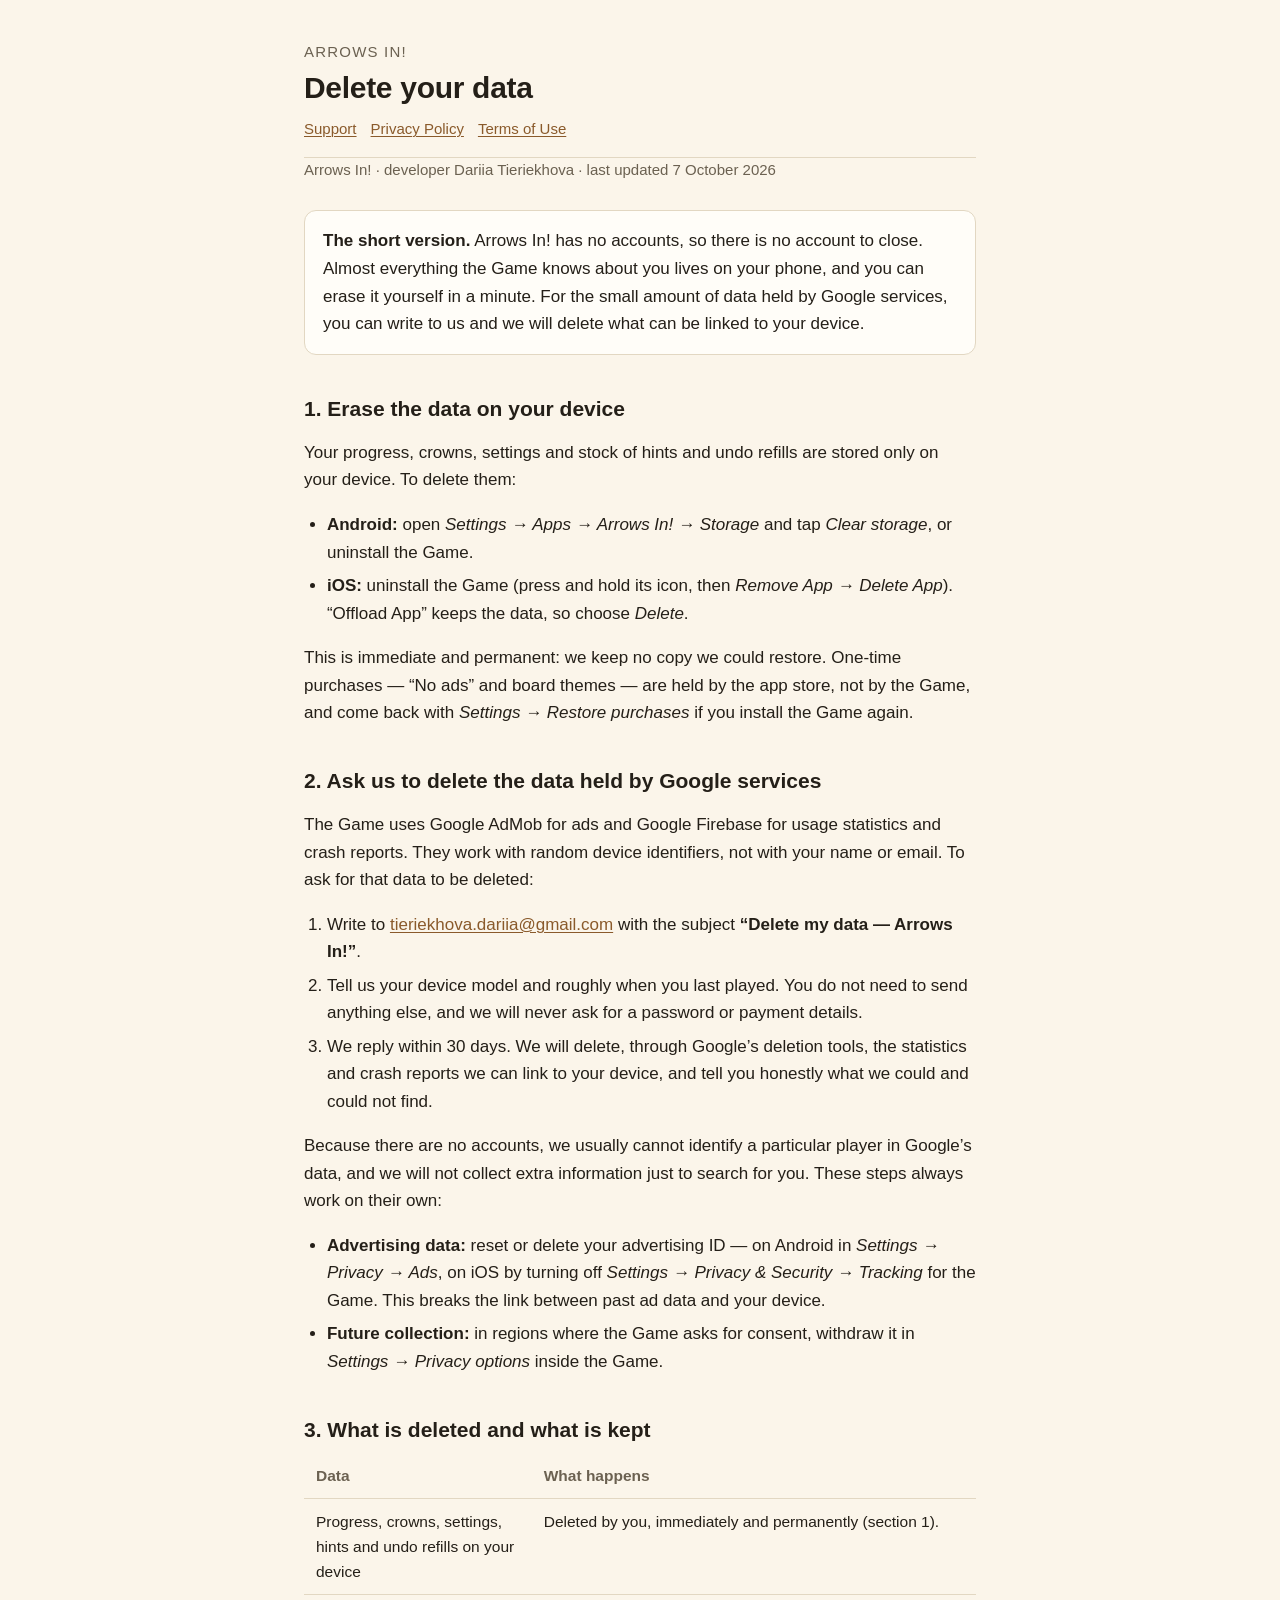
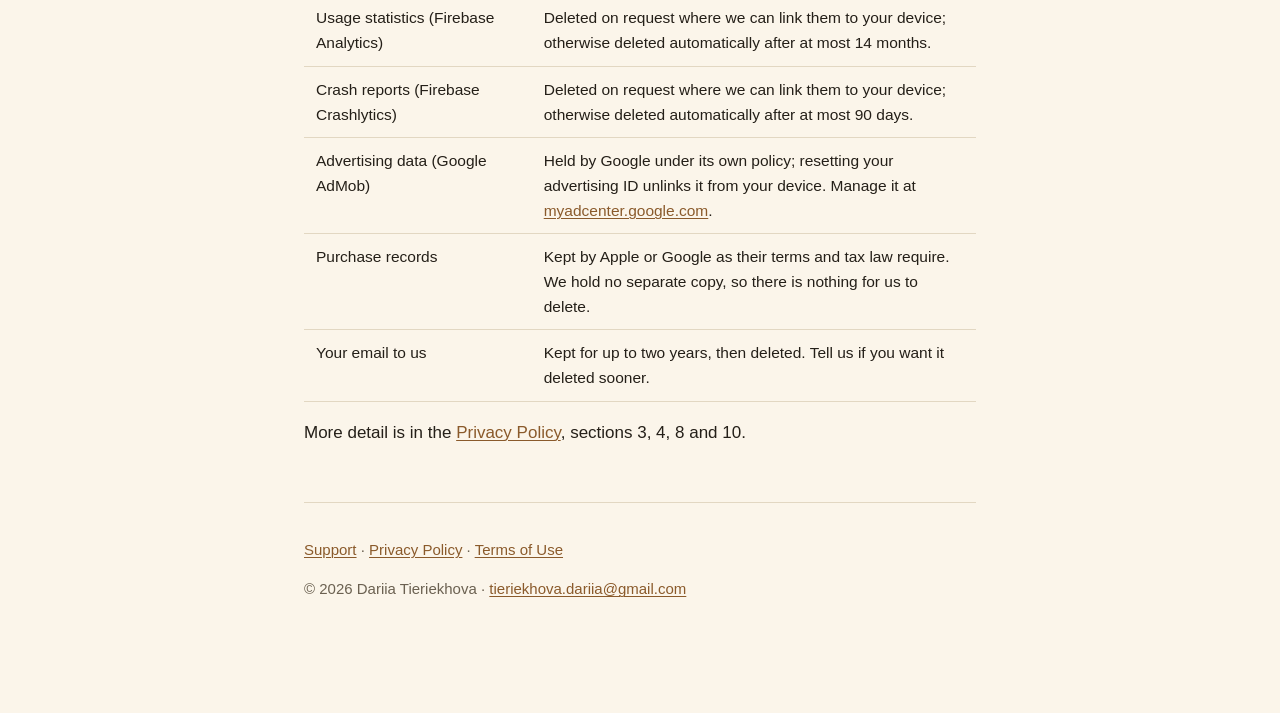
==== delete-data.html @ e6da39fb "Legal 1.1: new economy, data deletion page" ====
<!doctype html>
<html lang="en">
<head>
<meta charset="utf-8">
<meta name="viewport" content="width=device-width, initial-scale=1">
<title>Delete your data — Arrows In!</title>
<meta name="description" content="How to delete the data of the mobile game Arrows In! and ask the developer to delete the rest.">
<link rel="stylesheet" href="style.css">
</head>
<body>
<header>
  <p class="game">Arrows In!</p>
  <h1>Delete your data</h1>
  <nav class="pages"><a href="index.html">Support</a><a href="privacy.html">Privacy Policy</a><a href="terms.html">Terms of Use</a></nav>
</header>

<main>
<p class="meta">Arrows In! · developer Dariia Tieriekhova · last updated 7 October 2026</p>

<div class="lead">
  <p><strong>The short version.</strong> Arrows In! has no accounts, so there is no account to close. Almost everything the Game knows about you lives on your phone, and you can erase it yourself in a minute. For the small amount of data held by Google services, you can write to us and we will delete what can be linked to your device.</p>
</div>

<h2>1. Erase the data on your device</h2>
<p>Your progress, crowns, settings and stock of hints and undo refills are stored only on your device. To delete them:</p>
<ul>
  <li><strong>Android:</strong> open <em>Settings &rarr; Apps &rarr; Arrows In! &rarr; Storage</em> and tap <em>Clear storage</em>, or uninstall the Game.</li>
  <li><strong>iOS:</strong> uninstall the Game (press and hold its icon, then <em>Remove App &rarr; Delete App</em>). &ldquo;Offload App&rdquo; keeps the data, so choose <em>Delete</em>.</li>
</ul>
<p>This is immediate and permanent: we keep no copy we could restore. One-time purchases — &ldquo;No ads&rdquo; and board themes — are held by the app store, not by the Game, and come back with <em>Settings &rarr; Restore purchases</em> if you install the Game again.</p>

<h2>2. Ask us to delete the data held by Google services</h2>
<p>The Game uses Google AdMob for ads and Google Firebase for usage statistics and crash reports. They work with random device identifiers, not with your name or email. To ask for that data to be deleted:</p>
<ol>
  <li>Write to <a href="mailto:tieriekhova.dariia@gmail.com?subject=Delete%20my%20data%20%E2%80%94%20Arrows%20In!">tieriekhova.dariia@gmail.com</a> with the subject <strong>&ldquo;Delete my data — Arrows In!&rdquo;</strong>.</li>
  <li>Tell us your device model and roughly when you last played. You do not need to send anything else, and we will never ask for a password or payment details.</li>
  <li>We reply within 30 days. We will delete, through Google&rsquo;s deletion tools, the statistics and crash reports we can link to your device, and tell you honestly what we could and could not find.</li>
</ol>
<p>Because there are no accounts, we usually cannot identify a particular player in Google&rsquo;s data, and we will not collect extra information just to search for you. These steps always work on their own:</p>
<ul>
  <li><strong>Advertising data:</strong> reset or delete your advertising ID — on Android in <em>Settings &rarr; Privacy &rarr; Ads</em>, on iOS by turning off <em>Settings &rarr; Privacy &amp; Security &rarr; Tracking</em> for the Game. This breaks the link between past ad data and your device.</li>
  <li><strong>Future collection:</strong> in regions where the Game asks for consent, withdraw it in <em>Settings &rarr; Privacy options</em> inside the Game.</li>
</ul>

<h2>3. What is deleted and what is kept</h2>
<table>
  <thead><tr><th>Data</th><th>What happens</th></tr></thead>
  <tbody>
    <tr><td>Progress, crowns, settings, hints and undo refills on your device</td><td>Deleted by you, immediately and permanently (section 1).</td></tr>
    <tr><td>Usage statistics (Firebase Analytics)</td><td>Deleted on request where we can link them to your device; otherwise deleted automatically after at most 14 months.</td></tr>
    <tr><td>Crash reports (Firebase Crashlytics)</td><td>Deleted on request where we can link them to your device; otherwise deleted automatically after at most 90 days.</td></tr>
    <tr><td>Advertising data (Google AdMob)</td><td>Held by Google under its own policy; resetting your advertising ID unlinks it from your device. Manage it at <a href="https://myadcenter.google.com" rel="noopener">myadcenter.google.com</a>.</td></tr>
    <tr><td>Purchase records</td><td>Kept by Apple or Google as their terms and tax law require. We hold no separate copy, so there is nothing for us to delete.</td></tr>
    <tr><td>Your email to us</td><td>Kept for up to two years, then deleted. Tell us if you want it deleted sooner.</td></tr>
  </tbody>
</table>

<p>More detail is in the <a href="privacy.html">Privacy Policy</a>, sections 3, 4, 8 and 10.</p>
</main>

<footer>
  <p><a href="index.html">Support</a> &middot; <a href="privacy.html">Privacy Policy</a> &middot; <a href="terms.html">Terms of Use</a></p>
  <p>&copy; 2026 Dariia Tieriekhova &middot; <a href="mailto:tieriekhova.dariia@gmail.com">tieriekhova.dariia@gmail.com</a></p>
</footer>
</body>
</html>
---- style.css ----
:root {
  --bg: #fbf5ea;
  --surface: #fffdf8;
  --text: #241f18;
  --muted: #6b6151;
  --rule: #e2d7c2;
  --accent: #8a5a2b;
  --code-bg: #f1e8d6;
}

@media (prefers-color-scheme: dark) {
  :root {
    --bg: #1e1b16;
    --surface: #26221c;
    --text: #ece5d8;
    --muted: #a79c89;
    --rule: #3b352b;
    --accent: #d9a86c;
    --code-bg: #302a22;
  }
}

* { box-sizing: border-box; }

html { -webkit-text-size-adjust: 100%; }

body {
  margin: 0;
  padding: 0 16px 96px;
  background: var(--bg);
  color: var(--text);
  font: 17px/1.62 -apple-system, BlinkMacSystemFont, "Segoe UI", Roboto, "Helvetica Neue", Arial, sans-serif;
}

main { max-width: 42rem; margin: 0 auto; }

header {
  max-width: 42rem;
  margin: 0 auto;
  padding: 40px 0 8px;
  border-bottom: 1px solid var(--rule);
}

header .game { font-size: 15px; letter-spacing: .08em; text-transform: uppercase; color: var(--muted); margin: 0 0 6px; }

h1 { font-size: 30px; line-height: 1.22; margin: 0 0 10px; letter-spacing: -.01em; }
h2 { font-size: 21px; line-height: 1.3; margin: 40px 0 10px; }
h3 { font-size: 17px; margin: 26px 0 8px; }

.meta { color: var(--muted); font-size: 15px; margin: 0 0 28px; }

p, li { overflow-wrap: break-word; }
ul, ol { padding-left: 1.35em; }
li { margin: 6px 0; }

a { color: var(--accent); text-decoration-thickness: 1px; text-underline-offset: 2px; }

.lead {
  background: var(--surface);
  border: 1px solid var(--rule);
  border-radius: 12px;
  padding: 16px 18px;
  margin: 24px 0 8px;
}
.lead p:first-child { margin-top: 0; }
.lead p:last-child { margin-bottom: 0; }

.table-wrap { overflow-x: auto; margin: 16px 0; }
table { border-collapse: collapse; width: 100%; font-size: 15.5px; }
th, td { text-align: left; vertical-align: top; padding: 10px 12px; border-bottom: 1px solid var(--rule); }
th { color: var(--muted); font-weight: 600; white-space: nowrap; }

/* На телефоні таблиця прав і категорій даних інакше має чотири колонки по три
   слова: вона й так гортається вбік, але з дрібнішим набором більшість рядків
   уміщається одразу. */
@media (max-width: 480px) {
  table { font-size: 14px; }
  th, td { padding: 8px 10px; }
}

code { background: var(--code-bg); border-radius: 4px; padding: 1px 5px; font-size: 90%; }

footer {
  max-width: 42rem;
  margin: 56px auto 0;
  padding-top: 20px;
  border-top: 1px solid var(--rule);
  color: var(--muted);
  font-size: 15px;
}

nav.pages { margin: 0 0 8px; font-size: 15px; }
nav.pages a { margin-right: 14px; }

.home-links { list-style: none; padding: 0; }
.home-links li { margin: 14px 0; }
.home-links a { font-size: 19px; }
.home-links span { display: block; color: var(--muted); font-size: 15px; }
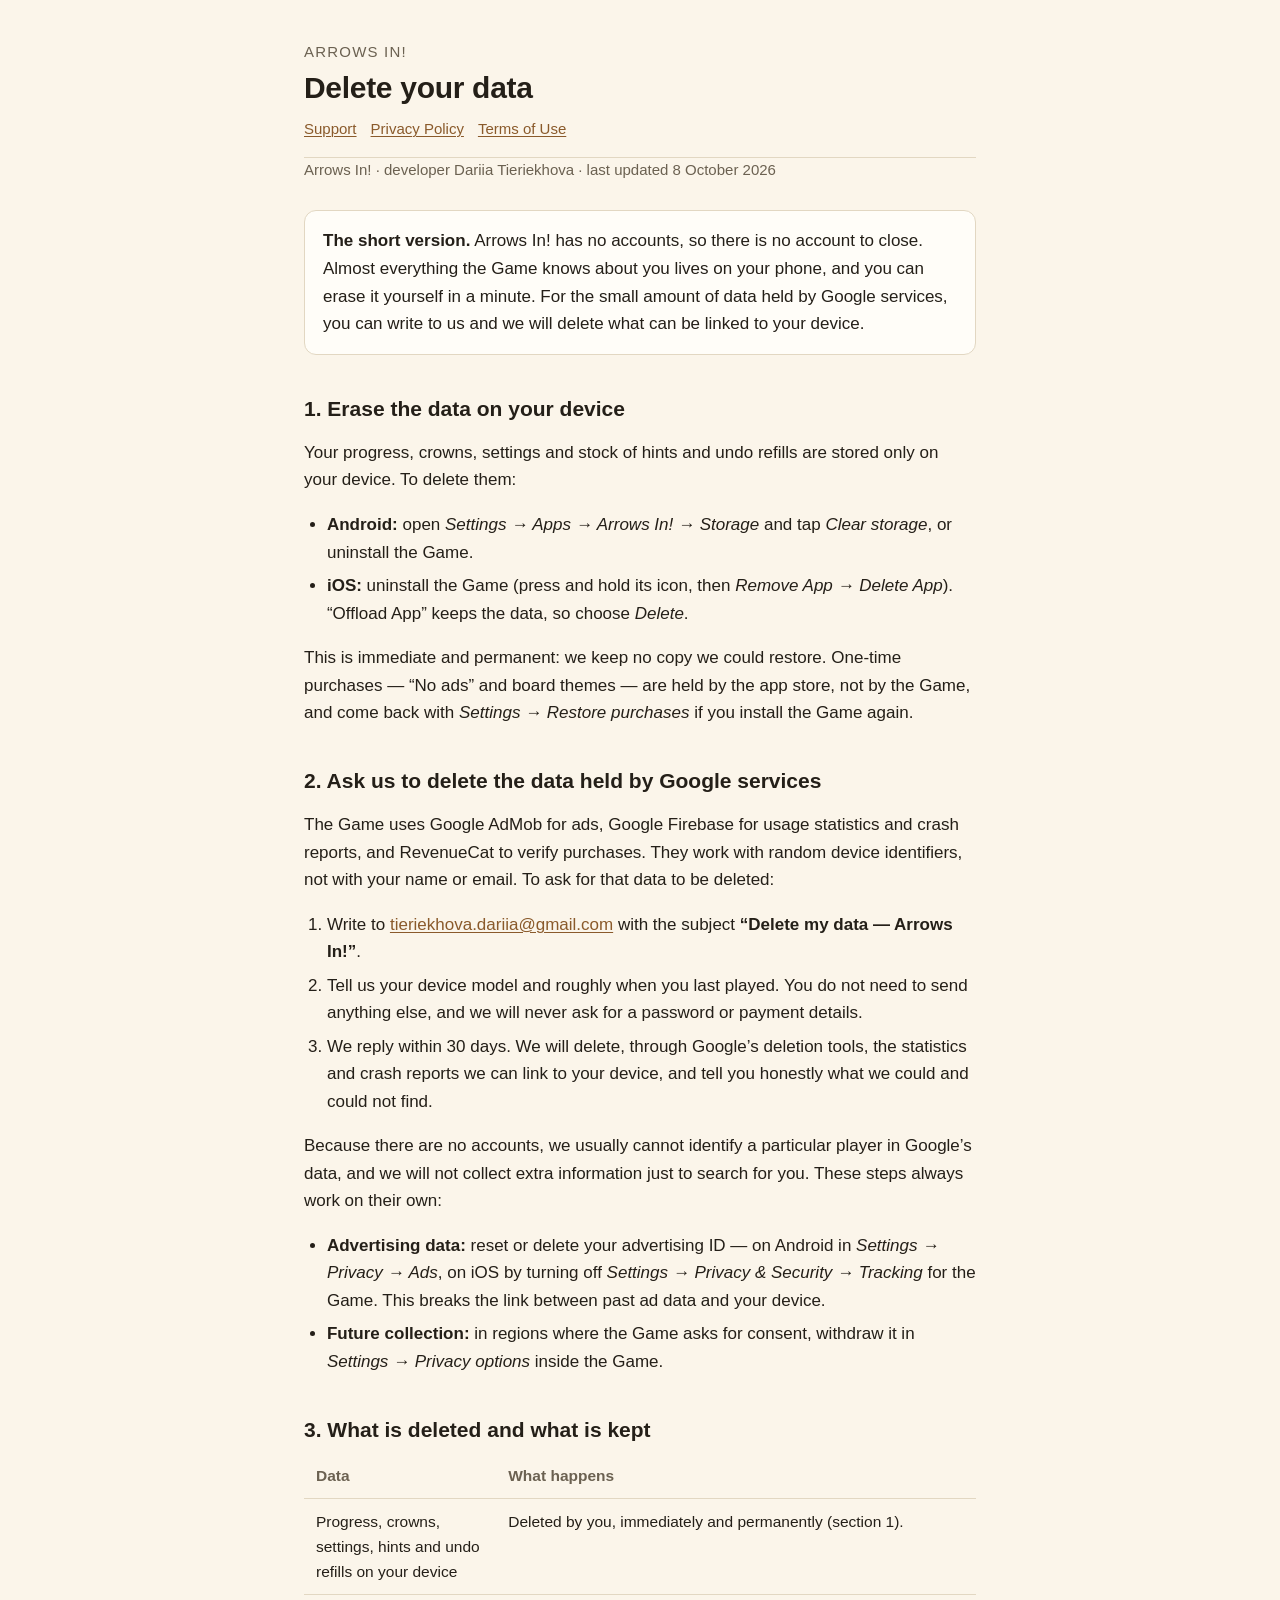
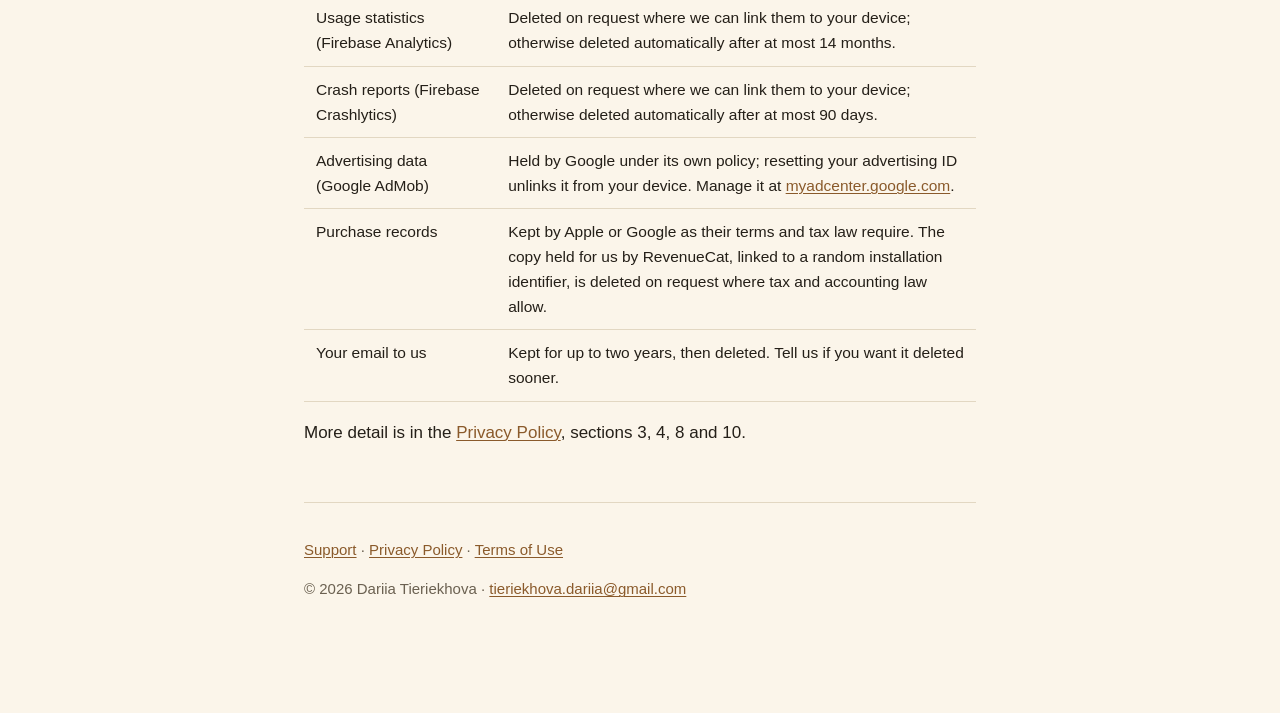
==== commit ed17b186: "Legal 1.2: RevenueCat as purchase processor" ====
--- a/delete-data.html
+++ b/delete-data.html
@@ -15,7 +15,7 @@
 </header>
 
 <main>
-<p class="meta">Arrows In! · developer Dariia Tieriekhova · last updated 7 October 2026</p>
+<p class="meta">Arrows In! · developer Dariia Tieriekhova · last updated 8 October 2026</p>
 
 <div class="lead">
   <p><strong>The short version.</strong> Arrows In! has no accounts, so there is no account to close. Almost everything the Game knows about you lives on your phone, and you can erase it yourself in a minute. For the small amount of data held by Google services, you can write to us and we will delete what can be linked to your device.</p>
@@ -30,7 +30,7 @@
 <p>This is immediate and permanent: we keep no copy we could restore. One-time purchases — &ldquo;No ads&rdquo; and board themes — are held by the app store, not by the Game, and come back with <em>Settings &rarr; Restore purchases</em> if you install the Game again.</p>
 
 <h2>2. Ask us to delete the data held by Google services</h2>
-<p>The Game uses Google AdMob for ads and Google Firebase for usage statistics and crash reports. They work with random device identifiers, not with your name or email. To ask for that data to be deleted:</p>
+<p>The Game uses Google AdMob for ads, Google Firebase for usage statistics and crash reports, and RevenueCat to verify purchases. They work with random device identifiers, not with your name or email. To ask for that data to be deleted:</p>
 <ol>
   <li>Write to <a href="mailto:tieriekhova.dariia@gmail.com?subject=Delete%20my%20data%20%E2%80%94%20Arrows%20In!">tieriekhova.dariia@gmail.com</a> with the subject <strong>&ldquo;Delete my data — Arrows In!&rdquo;</strong>.</li>
   <li>Tell us your device model and roughly when you last played. You do not need to send anything else, and we will never ask for a password or payment details.</li>
@@ -50,7 +50,7 @@
     <tr><td>Usage statistics (Firebase Analytics)</td><td>Deleted on request where we can link them to your device; otherwise deleted automatically after at most 14 months.</td></tr>
     <tr><td>Crash reports (Firebase Crashlytics)</td><td>Deleted on request where we can link them to your device; otherwise deleted automatically after at most 90 days.</td></tr>
     <tr><td>Advertising data (Google AdMob)</td><td>Held by Google under its own policy; resetting your advertising ID unlinks it from your device. Manage it at <a href="https://myadcenter.google.com" rel="noopener">myadcenter.google.com</a>.</td></tr>
-    <tr><td>Purchase records</td><td>Kept by Apple or Google as their terms and tax law require. We hold no separate copy, so there is nothing for us to delete.</td></tr>
+    <tr><td>Purchase records</td><td>Kept by Apple or Google as their terms and tax law require. The copy held for us by RevenueCat, linked to a random installation identifier, is deleted on request where tax and accounting law allow.</td></tr>
     <tr><td>Your email to us</td><td>Kept for up to two years, then deleted. Tell us if you want it deleted sooner.</td></tr>
   </tbody>
 </table>
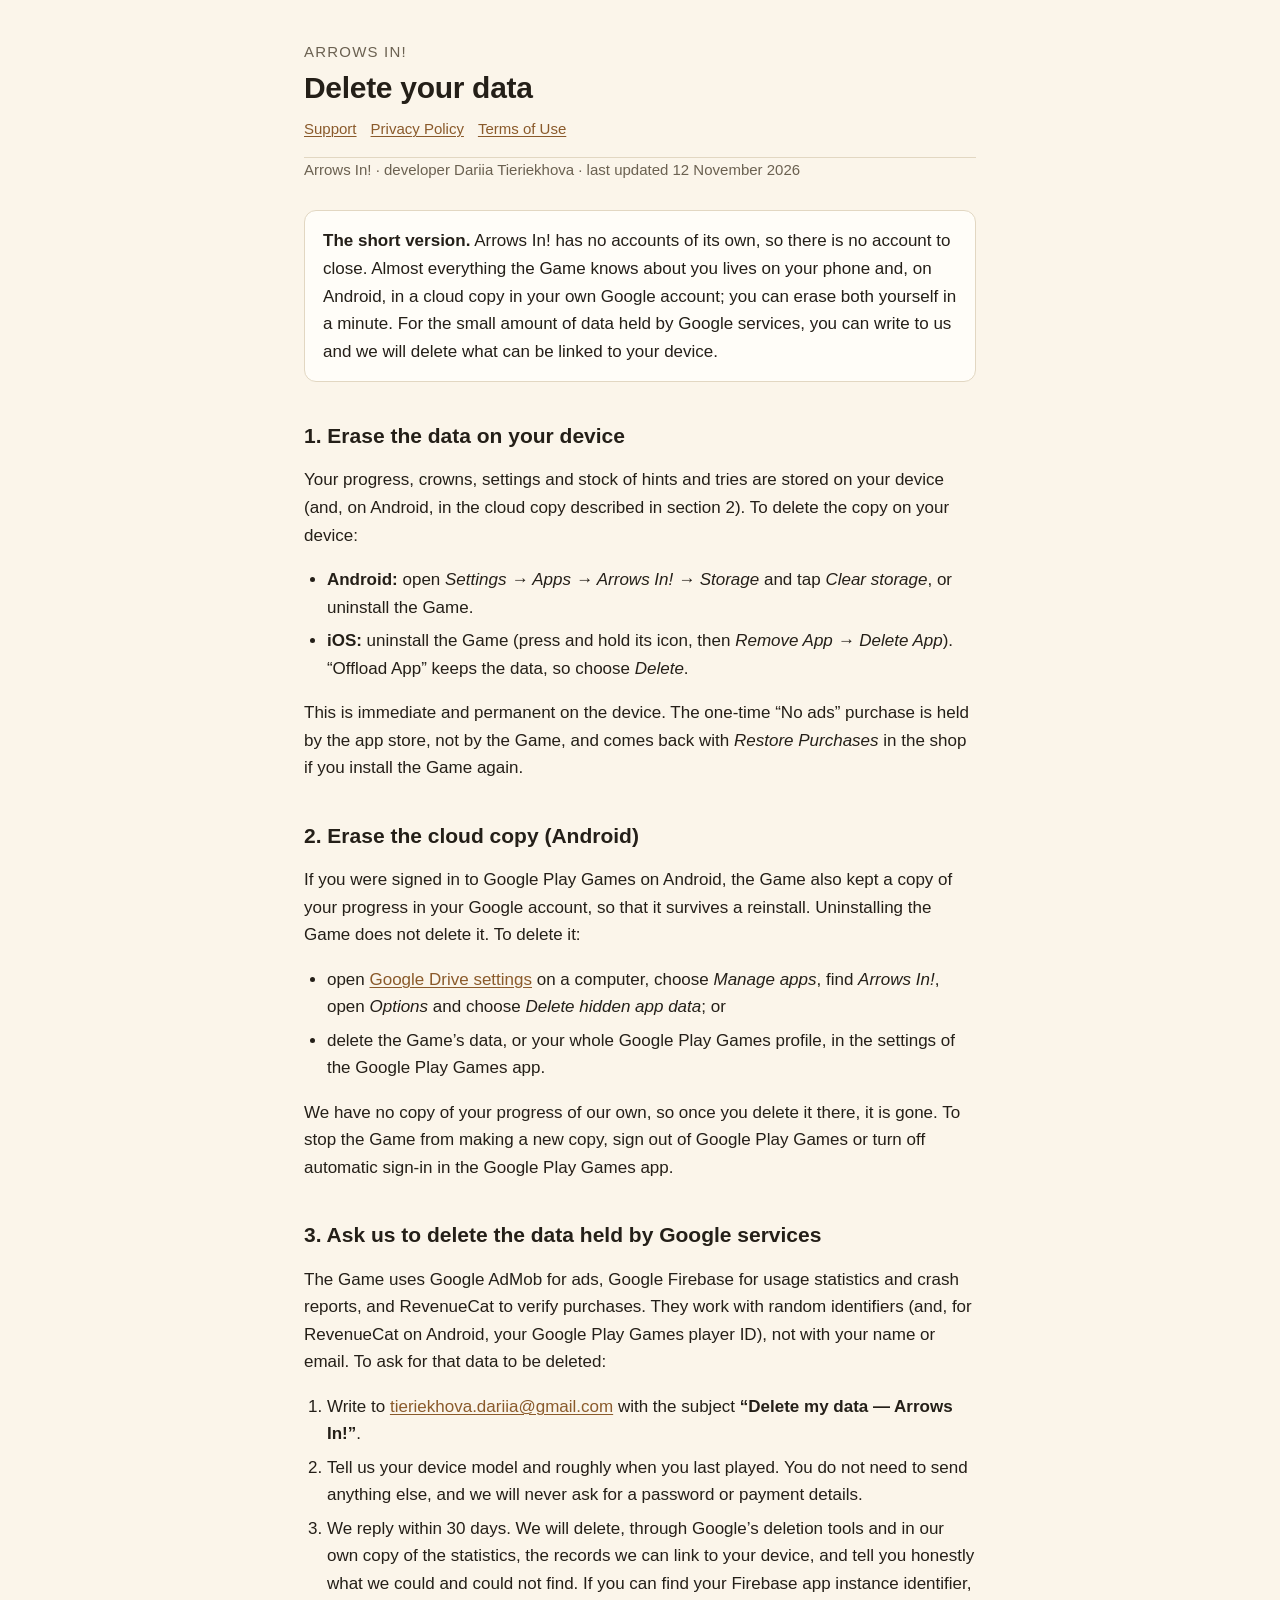
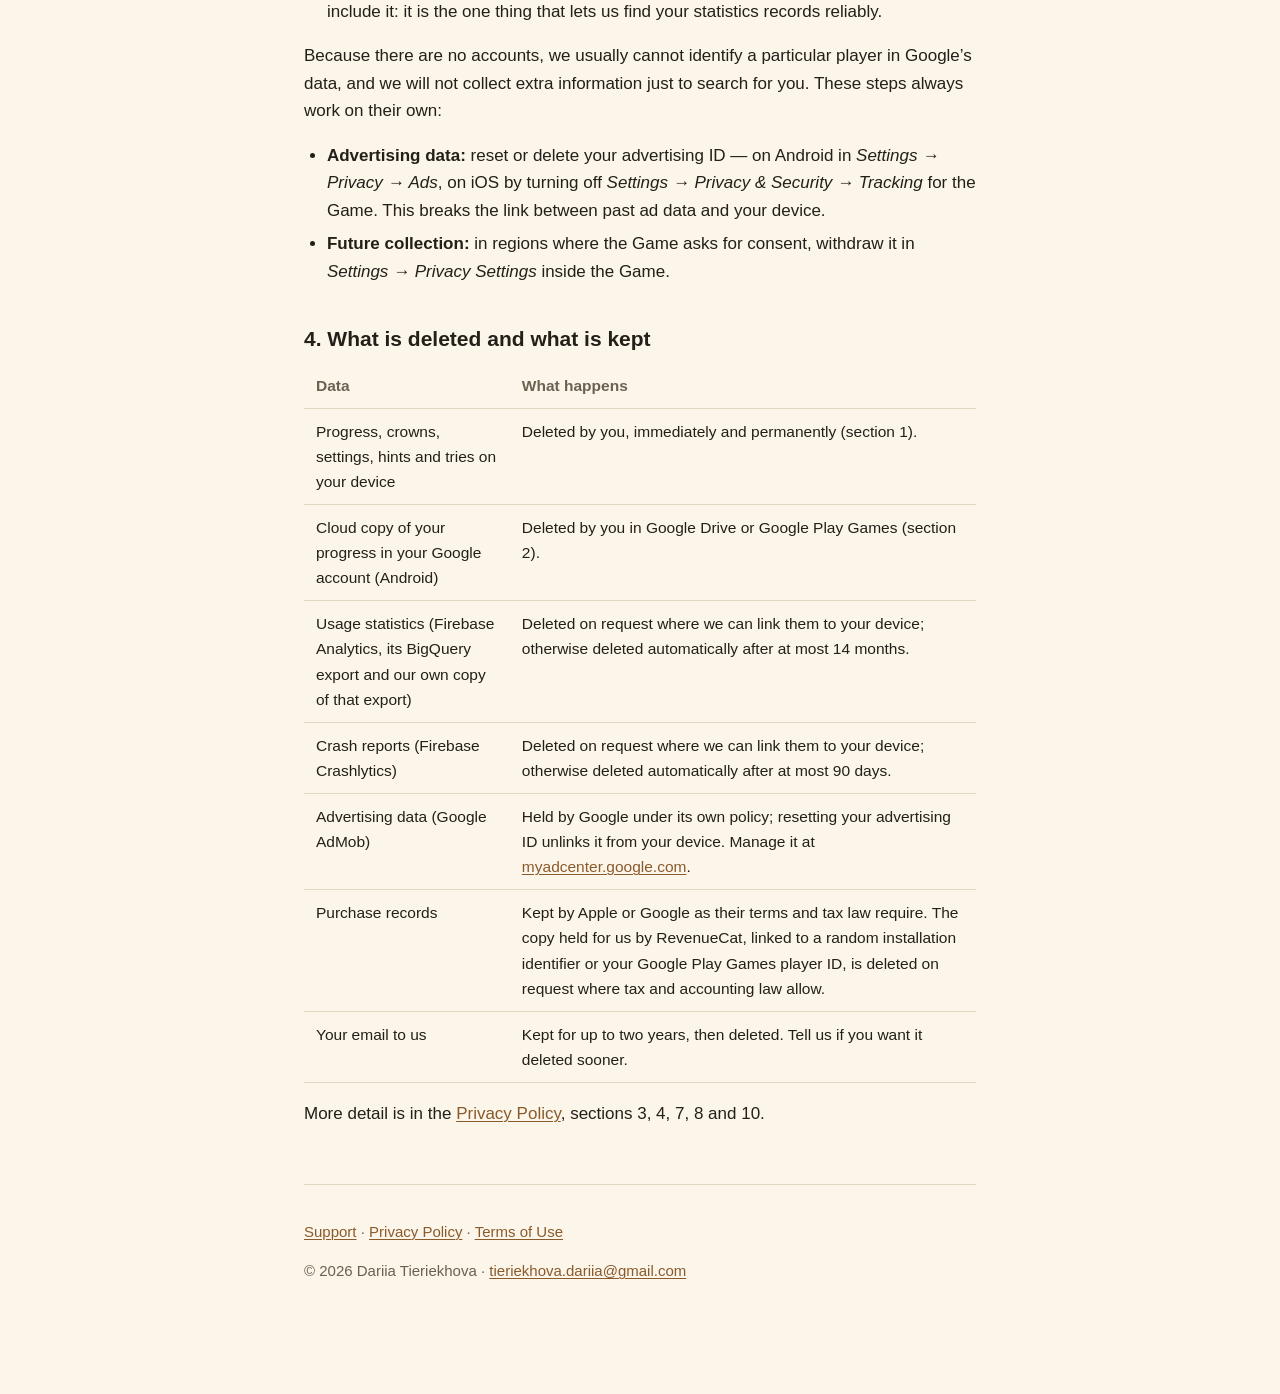
==== commit f8cde82c: "Legal 1.4 / 1.3: cloud save, tries, current ads and pricing rules" ====
--- a/delete-data.html
+++ b/delete-data.html
@@ -15,47 +15,56 @@
 </header>
 
 <main>
-<p class="meta">Arrows In! · developer Dariia Tieriekhova · last updated 8 October 2026</p>
+<p class="meta">Arrows In! · developer Dariia Tieriekhova · last updated 12 November 2026</p>
 
 <div class="lead">
-  <p><strong>The short version.</strong> Arrows In! has no accounts, so there is no account to close. Almost everything the Game knows about you lives on your phone, and you can erase it yourself in a minute. For the small amount of data held by Google services, you can write to us and we will delete what can be linked to your device.</p>
+  <p><strong>The short version.</strong> Arrows In! has no accounts of its own, so there is no account to close. Almost everything the Game knows about you lives on your phone and, on Android, in a cloud copy in your own Google account; you can erase both yourself in a minute. For the small amount of data held by Google services, you can write to us and we will delete what can be linked to your device.</p>
 </div>
 
 <h2>1. Erase the data on your device</h2>
-<p>Your progress, crowns, settings and stock of hints and undo refills are stored only on your device. To delete them:</p>
+<p>Your progress, crowns, settings and stock of hints and tries are stored on your device (and, on Android, in the cloud copy described in section 2). To delete the copy on your device:</p>
 <ul>
   <li><strong>Android:</strong> open <em>Settings &rarr; Apps &rarr; Arrows In! &rarr; Storage</em> and tap <em>Clear storage</em>, or uninstall the Game.</li>
   <li><strong>iOS:</strong> uninstall the Game (press and hold its icon, then <em>Remove App &rarr; Delete App</em>). &ldquo;Offload App&rdquo; keeps the data, so choose <em>Delete</em>.</li>
 </ul>
-<p>This is immediate and permanent: we keep no copy we could restore. One-time purchases — &ldquo;No ads&rdquo; and board themes — are held by the app store, not by the Game, and come back with <em>Settings &rarr; Restore purchases</em> if you install the Game again.</p>
+<p>This is immediate and permanent on the device. The one-time &ldquo;No ads&rdquo; purchase is held by the app store, not by the Game, and comes back with <em>Restore Purchases</em> in the shop if you install the Game again.</p>
 
-<h2>2. Ask us to delete the data held by Google services</h2>
-<p>The Game uses Google AdMob for ads, Google Firebase for usage statistics and crash reports, and RevenueCat to verify purchases. They work with random device identifiers, not with your name or email. To ask for that data to be deleted:</p>
+<h2>2. Erase the cloud copy (Android)</h2>
+<p>If you were signed in to Google Play Games on Android, the Game also kept a copy of your progress in your Google account, so that it survives a reinstall. Uninstalling the Game does not delete it. To delete it:</p>
+<ul>
+  <li>open <a href="https://drive.google.com/drive/settings" rel="noopener">Google Drive settings</a> on a computer, choose <em>Manage apps</em>, find <em>Arrows In!</em>, open <em>Options</em> and choose <em>Delete hidden app data</em>; or</li>
+  <li>delete the Game&rsquo;s data, or your whole Google Play Games profile, in the settings of the Google Play Games app.</li>
+</ul>
+<p>We have no copy of your progress of our own, so once you delete it there, it is gone. To stop the Game from making a new copy, sign out of Google Play Games or turn off automatic sign-in in the Google Play Games app.</p>
+
+<h2>3. Ask us to delete the data held by Google services</h2>
+<p>The Game uses Google AdMob for ads, Google Firebase for usage statistics and crash reports, and RevenueCat to verify purchases. They work with random identifiers (and, for RevenueCat on Android, your Google Play Games player ID), not with your name or email. To ask for that data to be deleted:</p>
 <ol>
   <li>Write to <a href="mailto:tieriekhova.dariia@gmail.com?subject=Delete%20my%20data%20%E2%80%94%20Arrows%20In!">tieriekhova.dariia@gmail.com</a> with the subject <strong>&ldquo;Delete my data — Arrows In!&rdquo;</strong>.</li>
   <li>Tell us your device model and roughly when you last played. You do not need to send anything else, and we will never ask for a password or payment details.</li>
-  <li>We reply within 30 days. We will delete, through Google&rsquo;s deletion tools, the statistics and crash reports we can link to your device, and tell you honestly what we could and could not find.</li>
+  <li>We reply within 30 days. We will delete, through Google&rsquo;s deletion tools and in our own copy of the statistics, the records we can link to your device, and tell you honestly what we could and could not find. If you can find your Firebase app instance identifier, include it: it is the one thing that lets us find your statistics records reliably.</li>
 </ol>
 <p>Because there are no accounts, we usually cannot identify a particular player in Google&rsquo;s data, and we will not collect extra information just to search for you. These steps always work on their own:</p>
 <ul>
   <li><strong>Advertising data:</strong> reset or delete your advertising ID — on Android in <em>Settings &rarr; Privacy &rarr; Ads</em>, on iOS by turning off <em>Settings &rarr; Privacy &amp; Security &rarr; Tracking</em> for the Game. This breaks the link between past ad data and your device.</li>
-  <li><strong>Future collection:</strong> in regions where the Game asks for consent, withdraw it in <em>Settings &rarr; Privacy options</em> inside the Game.</li>
+  <li><strong>Future collection:</strong> in regions where the Game asks for consent, withdraw it in <em>Settings &rarr; Privacy Settings</em> inside the Game.</li>
 </ul>
 
-<h2>3. What is deleted and what is kept</h2>
+<h2>4. What is deleted and what is kept</h2>
 <table>
   <thead><tr><th>Data</th><th>What happens</th></tr></thead>
   <tbody>
-    <tr><td>Progress, crowns, settings, hints and undo refills on your device</td><td>Deleted by you, immediately and permanently (section 1).</td></tr>
-    <tr><td>Usage statistics (Firebase Analytics)</td><td>Deleted on request where we can link them to your device; otherwise deleted automatically after at most 14 months.</td></tr>
+    <tr><td>Progress, crowns, settings, hints and tries on your device</td><td>Deleted by you, immediately and permanently (section 1).</td></tr>
+    <tr><td>Cloud copy of your progress in your Google account (Android)</td><td>Deleted by you in Google Drive or Google Play Games (section 2).</td></tr>
+    <tr><td>Usage statistics (Firebase Analytics, its BigQuery export and our own copy of that export)</td><td>Deleted on request where we can link them to your device; otherwise deleted automatically after at most 14 months.</td></tr>
     <tr><td>Crash reports (Firebase Crashlytics)</td><td>Deleted on request where we can link them to your device; otherwise deleted automatically after at most 90 days.</td></tr>
     <tr><td>Advertising data (Google AdMob)</td><td>Held by Google under its own policy; resetting your advertising ID unlinks it from your device. Manage it at <a href="https://myadcenter.google.com" rel="noopener">myadcenter.google.com</a>.</td></tr>
-    <tr><td>Purchase records</td><td>Kept by Apple or Google as their terms and tax law require. The copy held for us by RevenueCat, linked to a random installation identifier, is deleted on request where tax and accounting law allow.</td></tr>
+    <tr><td>Purchase records</td><td>Kept by Apple or Google as their terms and tax law require. The copy held for us by RevenueCat, linked to a random installation identifier or your Google Play Games player ID, is deleted on request where tax and accounting law allow.</td></tr>
     <tr><td>Your email to us</td><td>Kept for up to two years, then deleted. Tell us if you want it deleted sooner.</td></tr>
   </tbody>
 </table>
 
-<p>More detail is in the <a href="privacy.html">Privacy Policy</a>, sections 3, 4, 8 and 10.</p>
+<p>More detail is in the <a href="privacy.html">Privacy Policy</a>, sections 3, 4, 7, 8 and 10.</p>
 </main>
 
 <footer>
